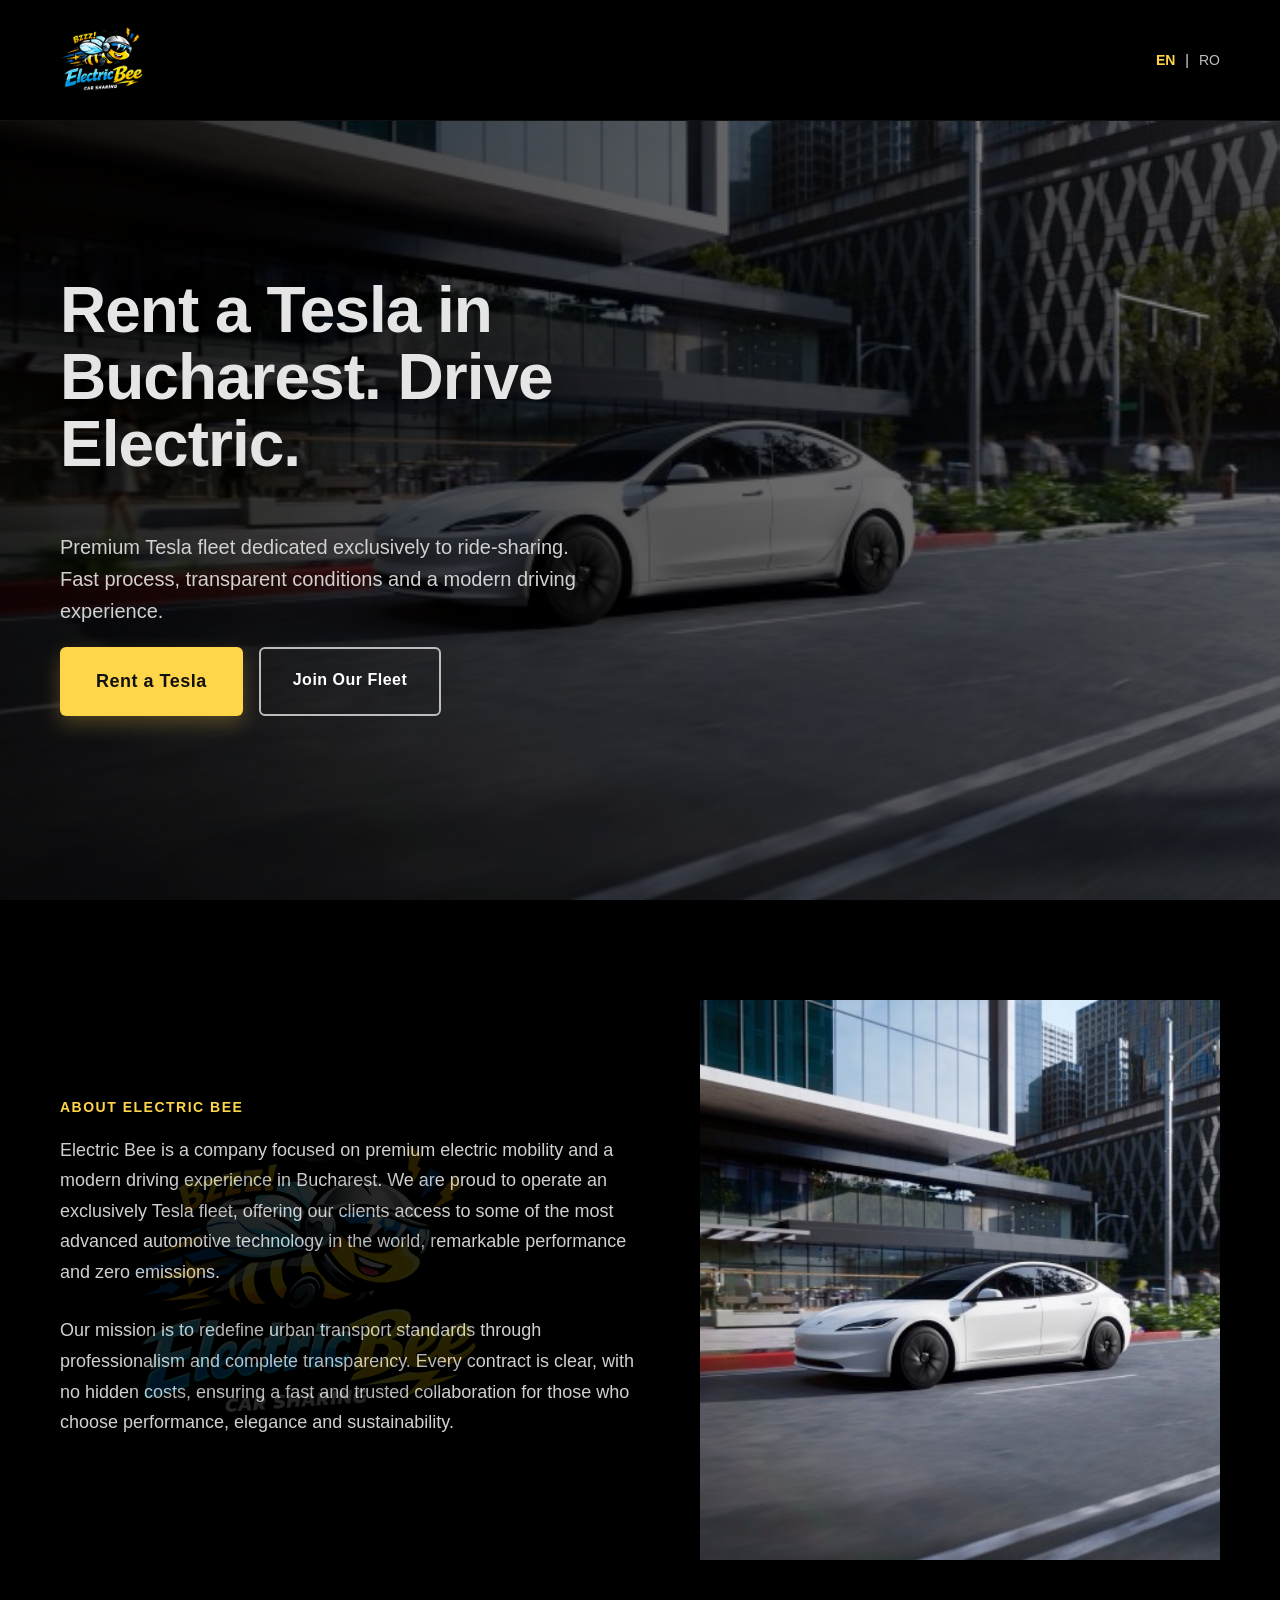
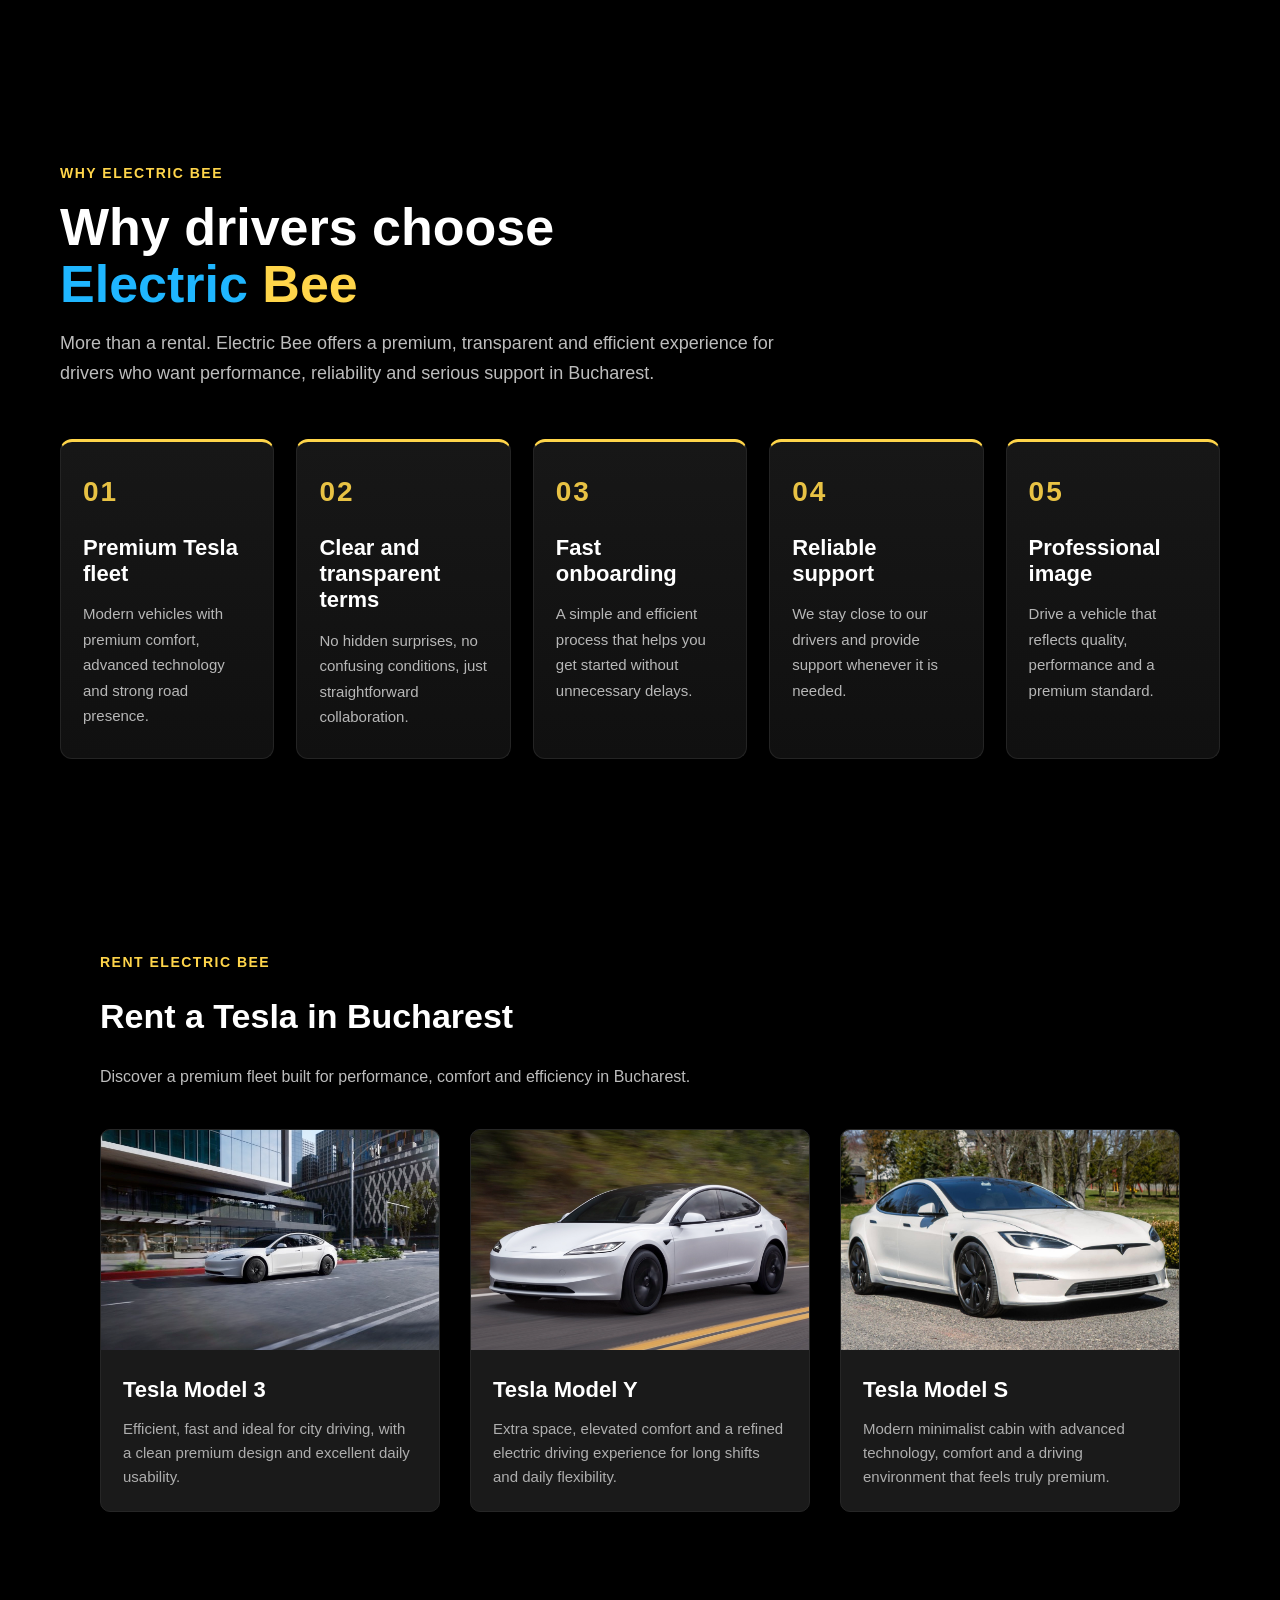
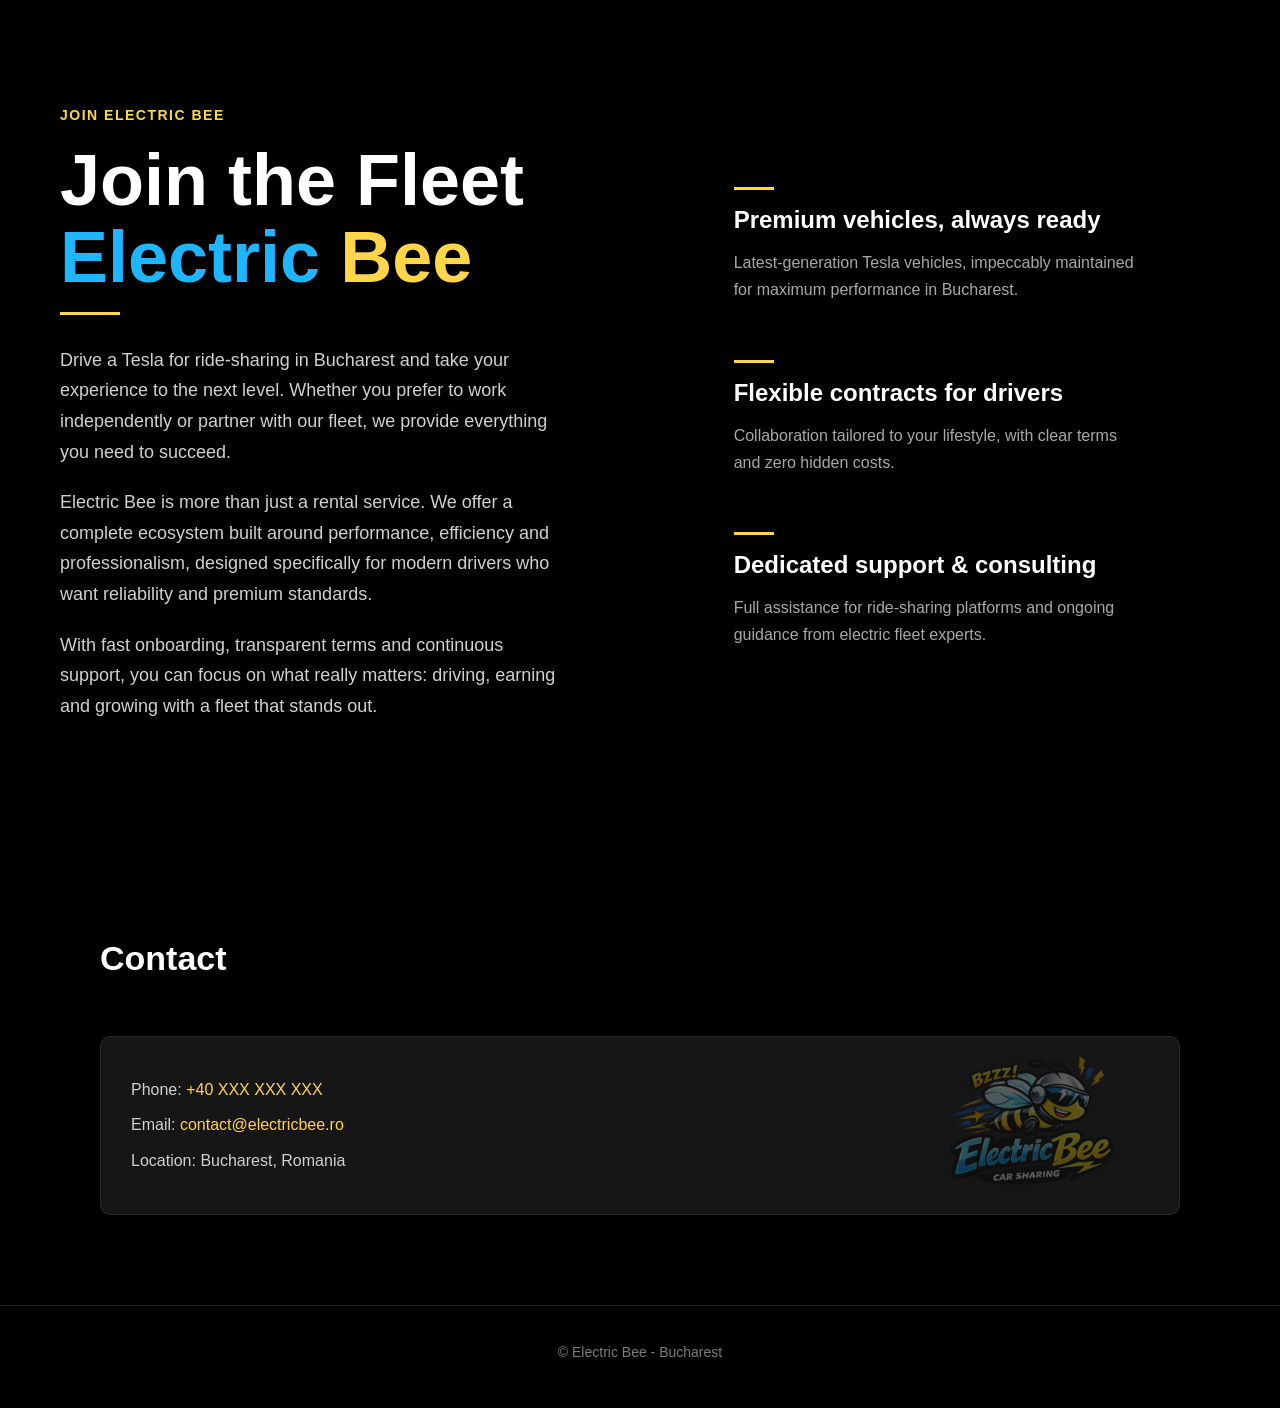
==== index.html @ 7cf7f7ab "initial commit" ====
<!DOCTYPE html>
<html lang="en">
<head>
    <meta charset="UTF-8">
    <meta name="viewport" content="width=device-width, initial-scale=1.0">
    <title>Electric Bee - Tesla Rental Bucharest</title>
    <link rel="stylesheet" href="style.css">

</head>
<body>

<header>
    <div class="logo">
        <img src="images/logo.png" alt="Electric Bee">
    </div>

    <div class="lang">
        <strong>EN</strong> |
        <a href="ro.html">RO</a>
    </div>
</header>

<section class="hero">
    <div class="hero-content">
        <h1>Rent a Tesla in Bucharest. Drive Electric.</h1>
        <p>
            Premium Tesla fleet dedicated exclusively to ride-sharing.
            Fast process, transparent conditions and a modern driving experience.
        </p>

        <div class="hero-buttons">
            <a href="#contact" class="btn btn-primary">Rent a Tesla</a>
            <a href="#drivers" class="btn btn-secondary">Join Our Fleet</a>
        </div>
    </div>
</section>

<section class="about-section">

    <div class="about-text">
        <span class="section-accent">ABOUT Electric Bee</span>

        <img src="images/logo.png" alt="Electric Bee Logo" class="about-inline-logo">

        <p>
            Electric Bee is a company focused on premium electric mobility and a modern driving
            experience in Bucharest. We are proud to operate an exclusively Tesla fleet,
            offering our clients access to some of the most advanced automotive technology in the world,
            remarkable performance and zero emissions.
        </p>
        <p>
            Our mission is to redefine urban transport standards through professionalism and complete
            transparency. Every contract is clear, with no hidden costs, ensuring a fast and trusted
            collaboration for those who choose performance, elegance and sustainability.
        </p>
    </div>

    <div class="about-image">
        <!--change image with tesla interior-->
        <img src="images/tesla1.jpg" alt="Tesla Interior">
    </div>
</section>

<section class="why-eb-section">
    <div class="why-eb-header">

        <span class="section-accent">Why Electric Bee</span>

        <h2 class="why-title">
            Why drivers choose<br>
            <span class="brand"><span class="electric">Electric</span>&nbsp;<span class="bee">Bee</span></span>
        </h2>

        <p>
            More than a rental. Electric Bee offers a premium, transparent and efficient
            experience for drivers who want performance, reliability and serious support in Bucharest.
        </p>
    </div>

    <div class="why-eb-grid">
        <div class="why-eb-card">
            <div class="why-eb-number">01</div>
            <h3>Premium Tesla fleet</h3>
            <p>Modern vehicles with premium comfort, advanced technology and strong road presence.</p>
        </div>

        <div class="why-eb-card">
            <div class="why-eb-number">02</div>
            <h3>Clear and transparent terms</h3>
            <p>No hidden surprises, no confusing conditions, just straightforward collaboration.</p>
        </div>

        <div class="why-eb-card">
            <div class="why-eb-number">03</div>
            <h3>Fast onboarding</h3>
            <p>A simple and efficient process that helps you get started without unnecessary delays.</p>
        </div>

        <div class="why-eb-card">
            <div class="why-eb-number">04</div>
            <h3>Reliable support</h3>
            <p>We stay close to our drivers and provide support whenever it is needed.</p>
        </div>

        <div class="why-eb-card">
            <div class="why-eb-number">05</div>
            <h3>Professional image</h3>
            <p>Drive a vehicle that reflects quality, performance and a premium standard.</p>
        </div>
    </div>
</section>

<section>
    <span class="section-accent">Rent Electric Bee</span>
    <h2>Rent a Tesla in Bucharest</h2>
    <p class="section-text">
        Discover a premium fleet built for performance, comfort and efficiency in Bucharest.
    </p>

    <div class="cards">
        <div class="card">
            <img src="images/tesla1.jpg" alt="Tesla Model 3">
            <div class="card-content">
                <h3>Tesla Model 3</h3>
                <p>
                    Efficient, fast and ideal for city driving, with a clean premium design
                    and excellent daily usability.
                </p>
            </div>
        </div>

        <div class="card">
            <img src="images/tesla2.jpg" alt="Tesla Model Y">
            <div class="card-content">
                <h3>Tesla Model Y</h3>
                <p>
                    Extra space, elevated comfort and a refined electric driving experience
                    for long shifts and daily flexibility.
                </p>
            </div>
        </div>

        <div class="card">
            <img src="images/tesla3.jpg" alt="Tesla Model S">
            <div class="card-content">
                <h3>Tesla Model S</h3>
                <p>
                    Modern minimalist cabin with advanced technology, comfort and a driving
                    environment that feels truly premium.
                </p>
            </div>
        </div>
    </div>
</section>

<section class="drivers-section" id="drivers">

    <div class="drivers-left">

        <span class="section-accent">Join Electric Bee</span>

        <h2 class="join-title">
            Join the Fleet<br>
            <span class="brand">
        <span class="electric">Electric</span>&nbsp;<span class="bee">Bee</span>
    </span>
        </h2>

        <p>
            Drive a Tesla for ride-sharing in Bucharest and take your experience to the next level.
            Whether you prefer to work independently or partner with our fleet, we provide everything
            you need to succeed.
        </p>

        <p>
            Electric Bee is more than just a rental service. We offer a complete ecosystem built around
            performance, efficiency and professionalism, designed specifically for modern drivers who
            want reliability and premium standards.
        </p>

        <p>
            With fast onboarding, transparent terms and continuous support, you can focus on what really
            matters: driving, earning and growing with a fleet that stands out.
        </p>
    </div>

    <div class="drivers-right">

        <div class="driver-item">
            <div class="line"></div>
            <h3>Premium vehicles, always ready</h3>
            <p>
                Latest-generation Tesla vehicles, impeccably maintained for maximum performance
                in Bucharest.
            </p>
        </div>

        <div class="driver-item">
            <div class="line"></div>
            <h3>Flexible contracts for drivers</h3>
            <p>
                Collaboration tailored to your lifestyle, with clear terms and zero hidden costs.
            </p>
        </div>

        <div class="driver-item">
            <div class="line"></div>
            <h3>Dedicated support & consulting</h3>
            <p>
                Full assistance for ride-sharing platforms and ongoing guidance from electric fleet experts.
            </p>
        </div>

    </div>

</section>

<section id="contact">
    <h2>Contact</h2>
<div class="contact-card">
    <div class="contact-box">
        <p>Phone: <a href="tel:+40XXXXXXXXX">+40 XXX XXX XXX</a></p>
        <p>Email: <a href="mailto:contact@electricbee.ro">contact@electricbee.ro</a></p>
        <p>Location: Bucharest, Romania</p>
    </div>

        <img src="images/logo.png" class="contact-logo" alt="Electric Bee">
    </div>
</section>

<footer>
    © Electric Bee - Bucharest
</footer>

</body>
</html>
---- style.css ----
* {
    box-sizing: border-box;
}

html, body {
    margin: 0;
    padding: 0;
    overflow-x: hidden;
    font-family: Arial, sans-serif;
    background-color: #000000;
    color: #e5e5e5;
    scroll-behavior: smooth;
}

body {
    line-height: 1.6;
}

/* HEADER */
header {
    display: flex;
    justify-content: space-between;
    align-items: center;
    padding: 25px 60px;
    position: fixed;
    top: 0;
    left: 0;
    width: 100%;
    z-index: 1000;
    background: #000000;
    border-bottom: 1px solid #111;
}

.logo {
    display: flex;
    align-items: center;
}

.logo img {
    height: 70px;
    width: auto;
    display: block;
}

.lang {
    display: flex;
    align-items: center;
    gap: 10px;
    font-size: 14px;
    margin-left: auto;
}

.lang a {
    text-decoration: none;
    color: #bdbdbd;
    transition: color 0.3s ease;
}

.lang a:hover {
    color: #ffd54a;
}

.lang strong {
    color: #ffd54a;
}

/* HERO */
.hero {
    min-height: 100vh;
    width: 100%;
    max-width: 100%;
    margin: 0;
    background: url('images/tesla1.jpg') center center / cover no-repeat;
    display: flex;
    align-items: center;
    padding: 0 60px;
    position: relative;
}

.hero::after {
    content: "";
    position: absolute;
    inset: 0;
    background: linear-gradient(
        to right,
        rgba(0, 0, 0, 0.78),
        rgba(0, 0, 0, 0.45)
    );
}

.hero-content {
    position: relative;
    z-index: 2;
    max-width: 620px;
    padding-top: 40px;
}


.hero h1 {
    font-size: 64px;
    font-weight: 700;
    line-height: 1.05;
    letter-spacing: -1px;
    text-shadow: 0 10px 30px rgba(0,0,0,0.4);
}

.hero p {
    font-size: 20px;
    color: #d0d0d0;
    max-width: 520px;
    line-height: 1.6;
}

.hero-buttons {
    display: flex;
    gap: 16px;
    flex-wrap: wrap;
}

.btn {
    display: inline-block;
    padding: 18px 32px;
    text-decoration: none;
    font-size: 16px;
    border-radius: 6px;
    transition: all 0.3s ease;
    text-align: center;
    font-weight: 600;
    letter-spacing: 0.5px;
}

.btn-primary {
    background: #ffd54a;
    color: #111111;
    font-weight: 700;
    box-shadow: 0 8px 20px rgba(255, 213, 74, 0.25);
    font-size: 18px;
    padding: 20px 36px;
}

.btn-primary:hover {
    background: #ffca1a;
    transform: translateY(-2px);
}

.btn-secondary {
    border: 2px solid rgba(255, 255, 255, 0.7);
    color: #ffffff;
    background: transparent;
    padding: 18px 32px;
    font-weight: 600;
    position: relative;
    transition: all 0.3s ease;
}

/* glow effect */
.btn-secondary::before {
    content: "";
    position: absolute;
    inset: 0;
    border-radius: 6px;
    box-shadow: 0 0 0 rgba(255, 255, 255, 0);
    transition: all 0.3s ease;
}

/* hover */
.btn-secondary:hover {
    border-color: #ffffff;
    transform: translateY(-2px);
}

.btn-secondary:hover::before {
    box-shadow: 0 0 12px rgba(255, 255, 255, 0.4),
                0 0 24px rgba(255, 255, 255, 0.2);
}

/* ABOUT SECTION*/
.about-section {
    display: grid;
    grid-template-columns: 1.1fr 1fr;
    gap: 60px;
    align-items: center;
    padding: 100px 60px;
    max-width: 1400px;
    margin: 0 auto;
}

.about-text {
    position: relative;
}

.about-text h2 {
    font-size: 64px;
    color: #fff;
    margin: 0 0 30px;
    line-height: 0.95;
    max-width: 420px;
}

.about-text p {
    color: #d0d0d0;
    font-size: 18px;
    line-height: 1.7;
    margin: 0 0 28px;
    max-width: 620px;
}

.about-inline-logo {
    position: absolute;
    right: 140px;
    top: 40px;
    height: 300px;
    opacity: 0.15;
    pointer-events: none;
}

.about-middle {
    display: flex;
    justify-content: center;
    align-items: center;
}

.about-middle img {
    height: 120px;
    opacity: 0.9;
}

.about-image {
    display: flex;
    justify-content: flex-end;
}

.about-image img {
    width: 100%;
    max-width: 520px;
    height: 560px;
    object-fit: cover;
    display: block;
}

/* WHY SECTION */
.why-eb-section {
    padding: 100px 60px;
    max-width: 1400px;
    margin: 0 auto;
}

.why-eb-header {
    max-width: 760px;
    margin-bottom: 50px;
}

.section-accent {
    display: inline-block;
    color: #ffd54a;
    font-size: 14px;
    font-weight: 700;
    text-transform: uppercase;
    letter-spacing: 1.5px;
    margin-bottom: 16px;
}

.why-title {
    font-size: 52px;
    line-height: 1.1;
    font-weight: 600;
    color: #ffffff;
    margin-bottom: 20px;
}

/* brand line */
.brand {
    display: inline-block;
    transform: translateY(2px);
    font-weight: 700;
    letter-spacing: 0;
}

.electric {
    color: #1fb6ff;
}

.bee {
    color: #ffd54a;
}

.why-eb-header h2 {
    font-size: 52px;
    line-height: 1.05;
    margin: 0 0 18px;
    color: #ffffff;
}

.why-eb-header p {
    font-size: 18px;
    line-height: 1.7;
    color: #bdbdbd;
    margin: 0;
}

.why-eb-grid {
    display: grid;
    grid-template-columns: repeat(5, 1fr);
    gap: 22px;
}

.why-eb-card {
    background: linear-gradient(180deg, #171717 0%, #101010 100%);
    border: 1px solid #242424;
    border-top: 3px solid #ffd54a;
    border-radius: 12px;
    padding: 28px 22px;
    transition: transform 0.3s ease, border-color 0.3s ease, box-shadow 0.3s ease;
}

.why-eb-card:hover {
    transform: translateY(-6px);
    border-color: #3a3a3a;
    box-shadow: 0 12px 28px rgba(0, 0, 0, 0.28);
}

.why-eb-number {
    font-size: 28px;
    font-weight: 800;
    color: #ffd54a;
    margin-bottom: 20px;
    letter-spacing: 2px;
    opacity: 0.9;
}

.why-eb-card h3 {
    font-size: 22px;
    line-height: 1.2;
    color: #ffffff;
    margin: 0 0 14px;
}

.why-eb-card p {
    font-size: 15px;
    line-height: 1.7;
    color: #b7b7b7;
    margin: 0;
}

/* GENERAL SECTIONS */
section {
    padding: 90px 60px;
    max-width: 1200px;
    margin: 0 auto;
}

.hero {
    max-width: none;
}

h2 {
    color: #ffffff;
    font-size: 34px;
    margin: 0 0 20px;
}

.section-text {
    color: #bdbdbd;
    font-size: 16px;
    max-width: 800px;
}

/* WHY TESLA */
.features {
    display: grid;
    grid-template-columns: repeat(auto-fit, minmax(220px, 1fr));
    gap: 20px;
    margin-top: 35px;
}

.features div {
    background: #1a1a1a;
    padding: 22px;
    border-radius: 8px;
    border: 1px solid #262626;
    color: #d8d8d8;
    transition: transform 0.3s ease, border-color 0.3s ease;
}

.features div:hover {
    transform: translateY(-4px);
    border-color: #3a3a3a;
}

/* TESLA CARDS */
.cards {
    display: grid;
    grid-template-columns: repeat(auto-fit, minmax(260px, 1fr));
    gap: 30px;
    margin-top: 40px;
}

.card {
    background: #1a1a1a;
    border-radius: 10px;
    overflow: hidden;
    border: 1px solid #262626;
    transition: transform 0.3s ease, border-color 0.3s ease;
}

.card:hover {
    transform: translateY(-6px);
    border-color: #3b3b3b;
}

.card img {
    width: 100%;
    height: 220px;
    object-fit: cover;
    display: block;
}

.card-content {
    padding: 22px;
}

.card-content h3 {
    margin: 0 0 10px;
    color: #ffffff;
    font-size: 22px;
}

.card-content p {
    margin: 0;
    color: #aeaeae;
    font-size: 15px;
}

/*DRIVERS*/
.join-title {
    font-size: 56px;
    line-height: 1.05;
    font-weight: 600;
    margin-bottom: 20px;
}

.drivers-section {
    display: grid;
    grid-template-columns: 1.2fr 1fr;
    gap: 90px;
    align-items: start;
    padding: 100px 60px;
    max-width: 1400px;
    margin: 0 auto;
}

.drivers-left h2 {
    font-size: 72px;
    color: #ffffff;
    margin-bottom: 30px;
    line-height: 1.05;
}

.drivers-left h2::after {
    content: "";
    display: block;
    width: 60px;
    height: 3px;
    background: #ffd54a;
    margin-top: 18px;
}

.drivers-left p {
    font-size: 18px;
    color: #d0d0d0;
    max-width: 500px;
    margin-bottom: 20px;
    line-height: 1.7;
}

.drivers-right {
    display: flex;
    flex-direction: column;
    gap: 56px;
    padding-top: 85px;
}

.driver-item {
    max-width: 430px;
    transition: transform 0.3s ease;
}

.driver-item:hover {
    transform: translateY(-4px);
}

.driver-item .line {
    width: 40px;
    height: 3px;
    background: #ffd54a;
    margin-bottom: 15px;
}

.driver-item h3 {
    font-size: 24px;
    color: #ffffff;
    margin: 0 0 14px;
    line-height: 1.25;
}

.driver-item p {
    color: #a8a8a8;
    font-size: 16px;
    line-height: 1.7;
    margin: 0;
    max-width: 400px;
}

/* CONTACT */
.contact-box {
    background: #161616;
    border: 1px solid #262626;
    border-radius: 10px;
    padding: 30px;
    margin-top: 30px;
}

.contact-box p {
    margin: 10px 0;
    color: #d0d0d0;
    font-size: 16px;
}

.contact-box a {
    color: #ffd54a;
    text-decoration: none;
}

.contact-box a:hover {
    text-decoration: underline;
}

.contact-card {
    position: relative;
    overflow: hidden;
}

.contact-logo {
    position: absolute;
    right: 60px;
    top: 55%;
    transform: translateY(-50%);
    height: 140px;
    opacity: 0.3;
    pointer-events: none;
}

/* FOOTER */
footer {
    padding: 35px 20px 45px;
    text-align: center;
    border-top: 1px solid #202020;
    color: #7c7c7c;
    font-size: 14px;
}

/* TABLET */
@media (max-width: 992px) {
    header {
        padding: 20px 30px;
    }

    .hero {
        padding: 0 30px;
    }

    section {
        padding: 80px 30px;
    }

    .hero h1 {
        font-size: 46px;
    }

    .hero p {
        font-size: 17px;
    }

    .about-section {
        grid-template-columns: 1fr;
        gap: 30px;
        padding: 80px 30px;
    }

    .about-inline-logo {
        position: absolute;
        right: 200px;
        top: 70px;
        height: 180px;
        opacity: 0.15;
        pointer-events: none;
    }

     .about-middle {
         display: none;
     }

     .about-text h2 {
        font-size: 48px;
        max-width: 100%;
     }

     .about-text p {
        font-size: 17px;
        max-width: 100%;
     }

     .about-image {
        justify-content: flex-start;
     }

     .about-image img {
        max-width: 100%;
        height: 420px;
     }

    .why-title {
        font-size: 42px;
        line-height: 1.1;
    }

    .brand {
        transform: translateY(1px);
    }

     .why-eb-grid {
             grid-template-columns: repeat(3, 1fr);
         }

    .drivers-section {
        grid-template-columns: 1fr 1fr;
        gap: 50px;
        padding: 80px 40px;
    }

    .drivers-right {
        gap: 40px;
        padding-top: 30px; /* mai mic decât desktop */
    }

    .driver-item {
        max-width: 100%;
    }

    .driver-item h3 {
        font-size: 20px;
    }

    .driver-item p {
        font-size: 15px;
        max-width: 100%;
    }

    .drivers-left h2 {
        font-size: 48px;
    }

    .join-title {
        font-size: 44px;
        line-height: 1.08;
        margin-bottom: 24px;
    }

    .join-title {
        font-size: 44px;
        line-height: 1.1;
    }

    .contact-box {
        padding: 25px;
    }

    .contact-logo {
        right: 30px;
        height: 100px;
        opacity: 0.08;
    }

    .contact-box p {
        font-size: 15px;
    }
}

/* MOBILE */
@media (max-width: 768px) {
    header {
        padding: 18px 20px;
    }

.logo img {
        height: 40px;
    }

    .lang {
        font-size: 13px;
        gap: 8px;
    }

    .hero {
        min-height: 100vh;
        padding: 0 20px;
        background-position: center center;
    }

    .hero::after {
        background: linear-gradient(
            to bottom,
            rgba(0, 0, 0, 0.72),
            rgba(0, 0, 0, 0.58)
        );
    }

    .hero-content {
        max-width: 100%;
        padding-top: 70px;
    }

    .hero h1 {
        font-size: 36px;
        line-height: 1.15;
        margin-bottom: 16px;
    }

    .hero p {
        font-size: 15px;
        margin-bottom: 24px;
    }

    .hero-buttons {
        flex-direction: column;
        align-items: stretch;
        gap: 12px;
        width: 100%;
        max-width: 280px;
    }

    .btn {
        width: 100%;
        font-size: 15px;
        padding: 16px;
    }

    .about-section {
        padding: 65px 20px;
    }

    .about-text {
        position: relative;
    }

    .about-inline-logo {
        height 200px;
        right: 140px;
        opacity: 0.15;
    }

    .about-text p {
        font-size: 15px;
        line-height: 1.7;
        position: relative;
        z-index: 2;
    }

    .about-image img {
        height: 300px;
    }

    /*why section*/
    .why-eb-section {
            padding: 65px 20px;
        }
    .why-title {
        font-size: 34px;
        line-height: 1.15;
        margin-bottom: 16px;
    }

    .brand {
        display: inline-block;
        font-weight: 700;
        letter-spacing: 0;
        transform: none;
    }

    .electric,
    .bee {
        display: inline;
    }

        .why-eb-number {
                font-size: 32px;
                top: 15px;
                right: 15px;
            }

        .why-eb-header h2 {
            font-size: 34px;
        }

        .why-eb-header p {
            font-size: 15px;
        }

        .why-eb-grid {
            grid-template-columns: 1fr;
            gap: 18px;
        }

        .why-eb-card {
            padding: 22px 18px;
        }

        .why-eb-card h3 {
            font-size: 20px;
        }

        .why-eb-card p {
            font-size: 14px;
        }

    section {
        padding: 65px 20px;
    }

    h2 {
        font-size: 28px;
        line-height: 1.2;
    }

    .section-text {
        font-size: 15px;
    }

    .features {
        grid-template-columns: 1fr;
        gap: 16px;
    }

    .features div {
        padding: 18px;
    }

    .cards {
        grid-template-columns: 1fr;
        gap: 22px;
    }

    .card img {
        height: 210px;
    }

    .card-content {
        padding: 18px;
    }

    .card-content h3 {
        font-size: 20px;
    }

    .card-content p {
        font-size: 14px;
    }

    .join-title {
        font-size: 34px;
        line-height: 1.1;
    }

    .contact-box {
        padding: 22px;
    }

    .contact-box p {
        font-size: 15px;
    }

    .contact-box {
        padding: 20px;
    }

    .contact-logo {
        display: none;
    }

    .contact-box p {
        font-size: 14px;
        line-height: 1.6;
    }

    footer {
        font-size: 13px;
        padding: 30px 16px 40px;
    }

    .drivers-section {
        grid-template-columns: 1fr;
        gap: 50px;
        padding: 70px 20px;
    }

        .drivers-left h2 {
            font-size: 36px;
        }

        .drivers-left p {
            font-size: 15px;
        }

    .drivers-right {
        padding-top: 0;
        gap: 35px;
    }

    .driver-item {
        max-width: 100%;
    }

    .driver-item h3 {
        font-size: 18px;
    }

    .driver-item p {
        font-size: 14px;
        line-height: 1.6;
    }

    .join-title {
        font-size: 34px;
        line-height: 1.1;
    }
}

/* SMALL MOBILE */
@media (max-width: 480px) {
    header {
        padding: 16px;
    }

    .about-inline-logo {
        display: none;
    }

    .logo {
        font-size: 17px;
    }

    .lang {
        font-size: 12px;
    }

    .hero {
        padding: 0 16px;
    }

    .hero h1 {
        font-size: 30px;
    }

    .hero p {
        font-size: 14px;
    }

    section {
        padding: 55px 16px;
    }

    h2 {
        font-size: 24px;
    }

    .why-title {
        font-size: 28px;
        line-height: 1.15;
    }

    .brand {
        font-weight: 700;
    }

    .card img {
        height: 190px;
    }

    .drivers-section {
        padding: 60px 16px;
    }

    .join-title {
        font-size: 28px;
    }

    .drivers-right {
        gap: 30px;
    }

    .contact-box {
        padding: 18px;
    }

    .contact-logo {
        display: none;
    }
}
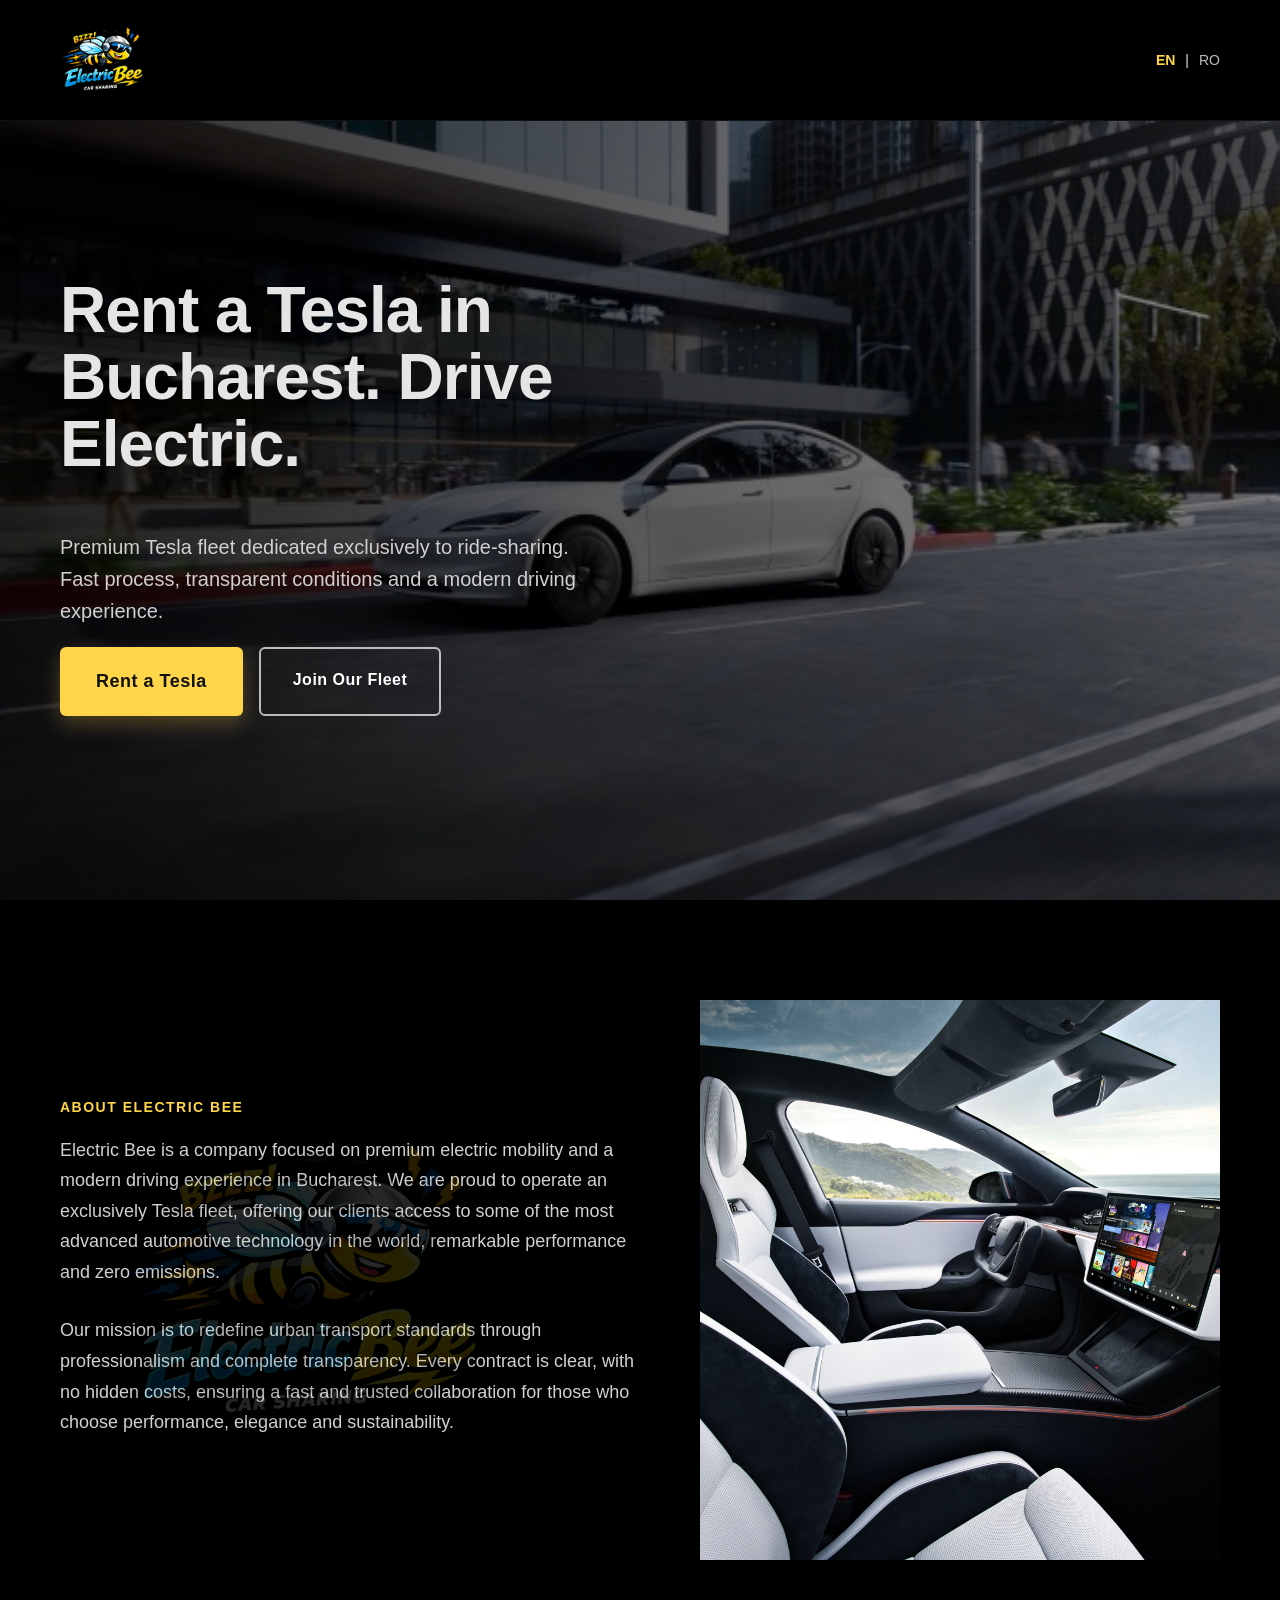
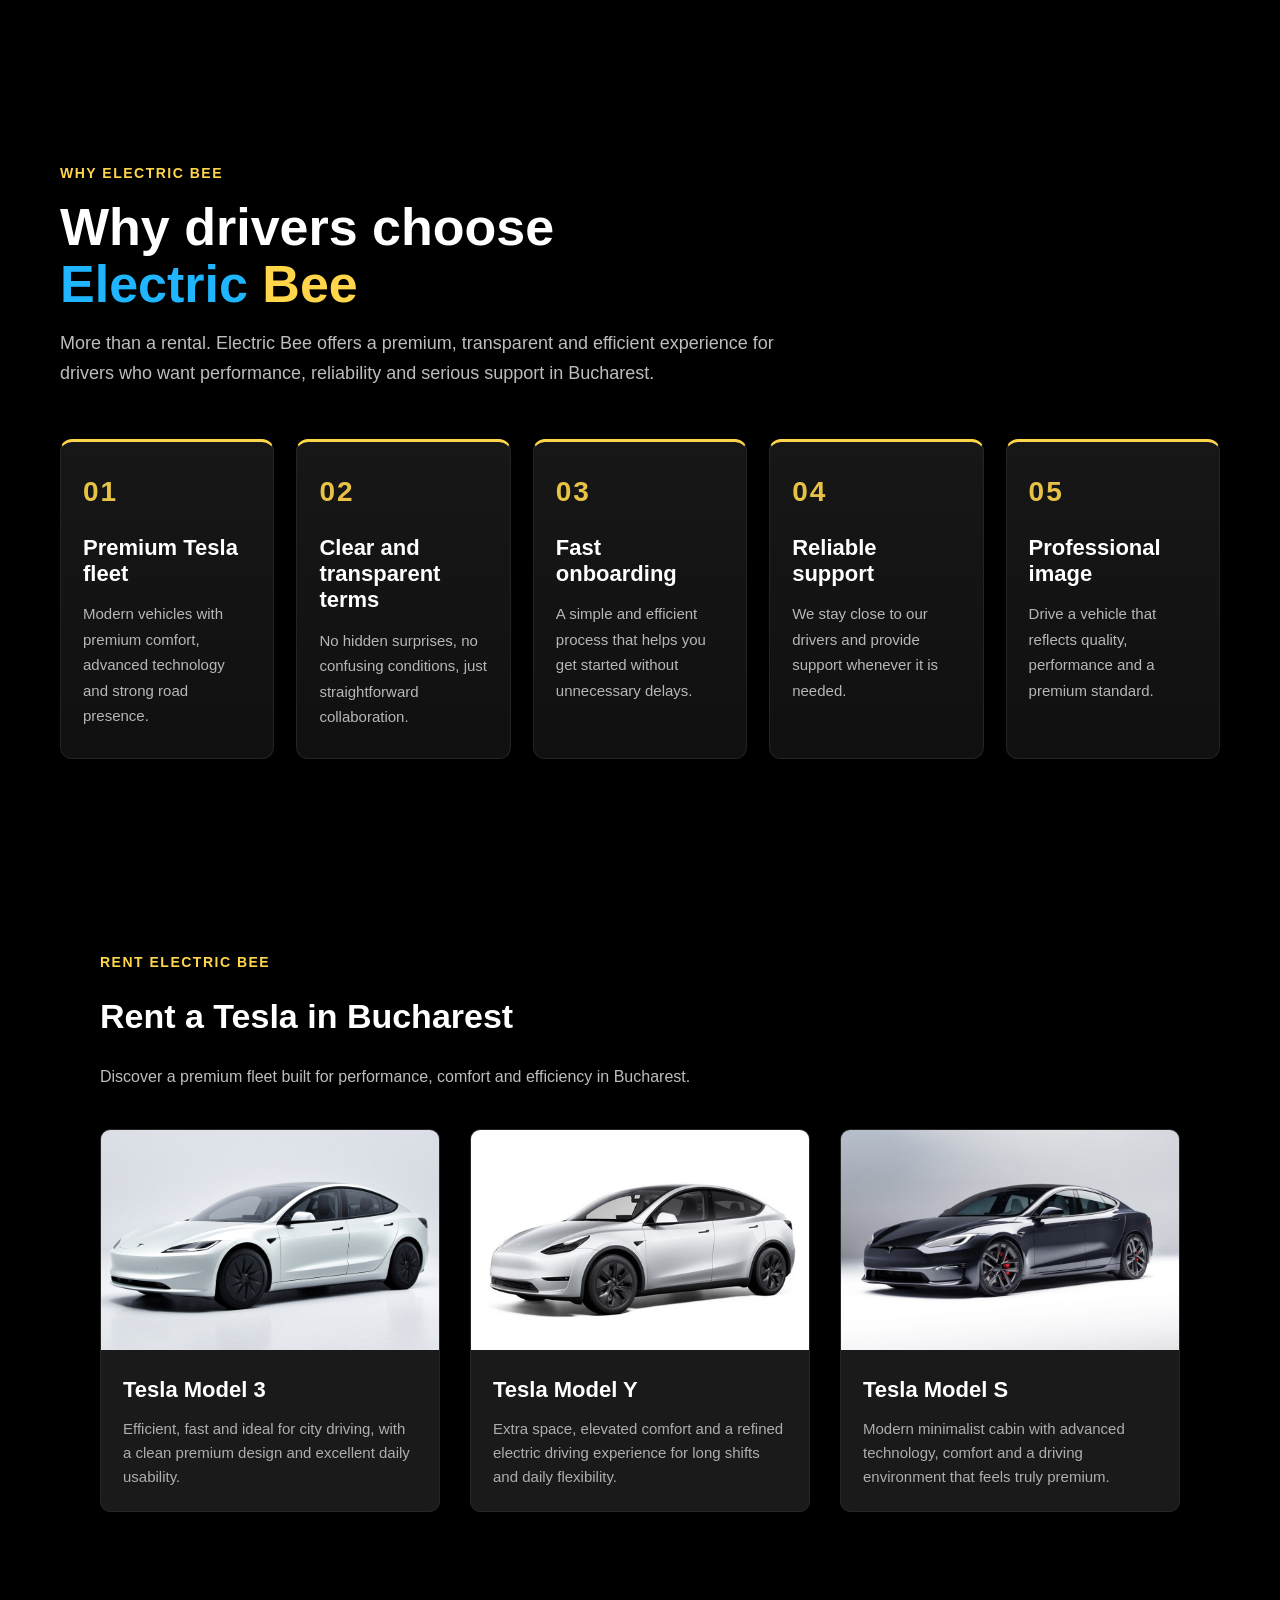
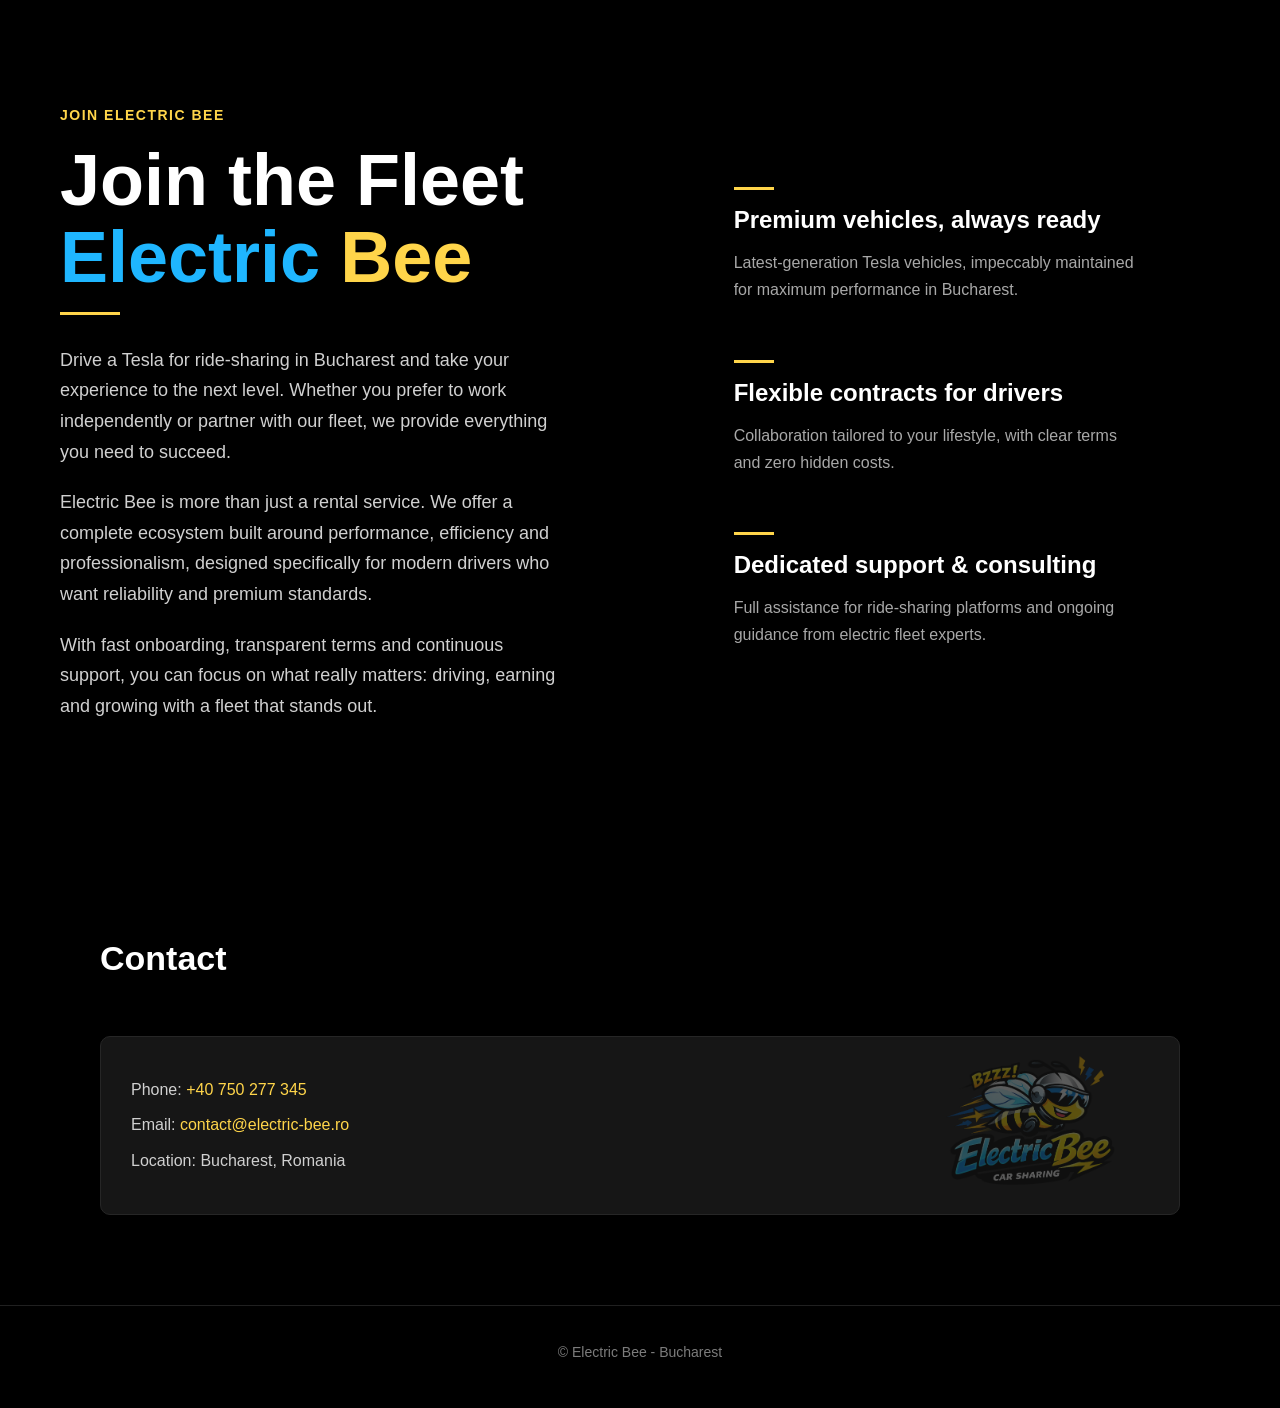
==== commit dc663b56: "Email and Contact number update + Images update" ====
--- a/index.html
+++ b/index.html
@@ -57,7 +57,7 @@
 
     <div class="about-image">
         <!--change image with tesla interior-->
-        <img src="images/tesla1.jpg" alt="Tesla Interior">
+        <img src="images/tesla-interior.jpg" alt="Tesla Interior">
     </div>
 </section>
 
@@ -119,7 +119,7 @@
 
     <div class="cards">
         <div class="card">
-            <img src="images/tesla1.jpg" alt="Tesla Model 3">
+            <img src="images/tesla-model-3.jpg" alt="Tesla Model 3">
             <div class="card-content">
                 <h3>Tesla Model 3</h3>
                 <p>
@@ -130,7 +130,7 @@
         </div>
 
         <div class="card">
-            <img src="images/tesla2.jpg" alt="Tesla Model Y">
+            <img src="images/tesla-model-y.jpg" alt="Tesla Model Y">
             <div class="card-content">
                 <h3>Tesla Model Y</h3>
                 <p>
@@ -141,7 +141,7 @@
         </div>
 
         <div class="card">
-            <img src="images/tesla3.jpg" alt="Tesla Model S">
+            <img src="images/tesla-model-s.jpg" alt="Tesla Model S">
             <div class="card-content">
                 <h3>Tesla Model S</h3>
                 <p>
@@ -219,8 +219,8 @@
     <h2>Contact</h2>
 <div class="contact-card">
     <div class="contact-box">
-        <p>Phone: <a href="tel:+40XXXXXXXXX">+40 XXX XXX XXX</a></p>
-        <p>Email: <a href="mailto:contact@electricbee.ro">contact@electricbee.ro</a></p>
+        <p>Phone: <a href="tel:+40750277345">+40 750 277 345</a></p>
+        <p>Email: <a href="mailto:contact@electric-bee.ro">contact@electric-bee.ro</a></p>
         <p>Location: Bucharest, Romania</p>
     </div>
 
